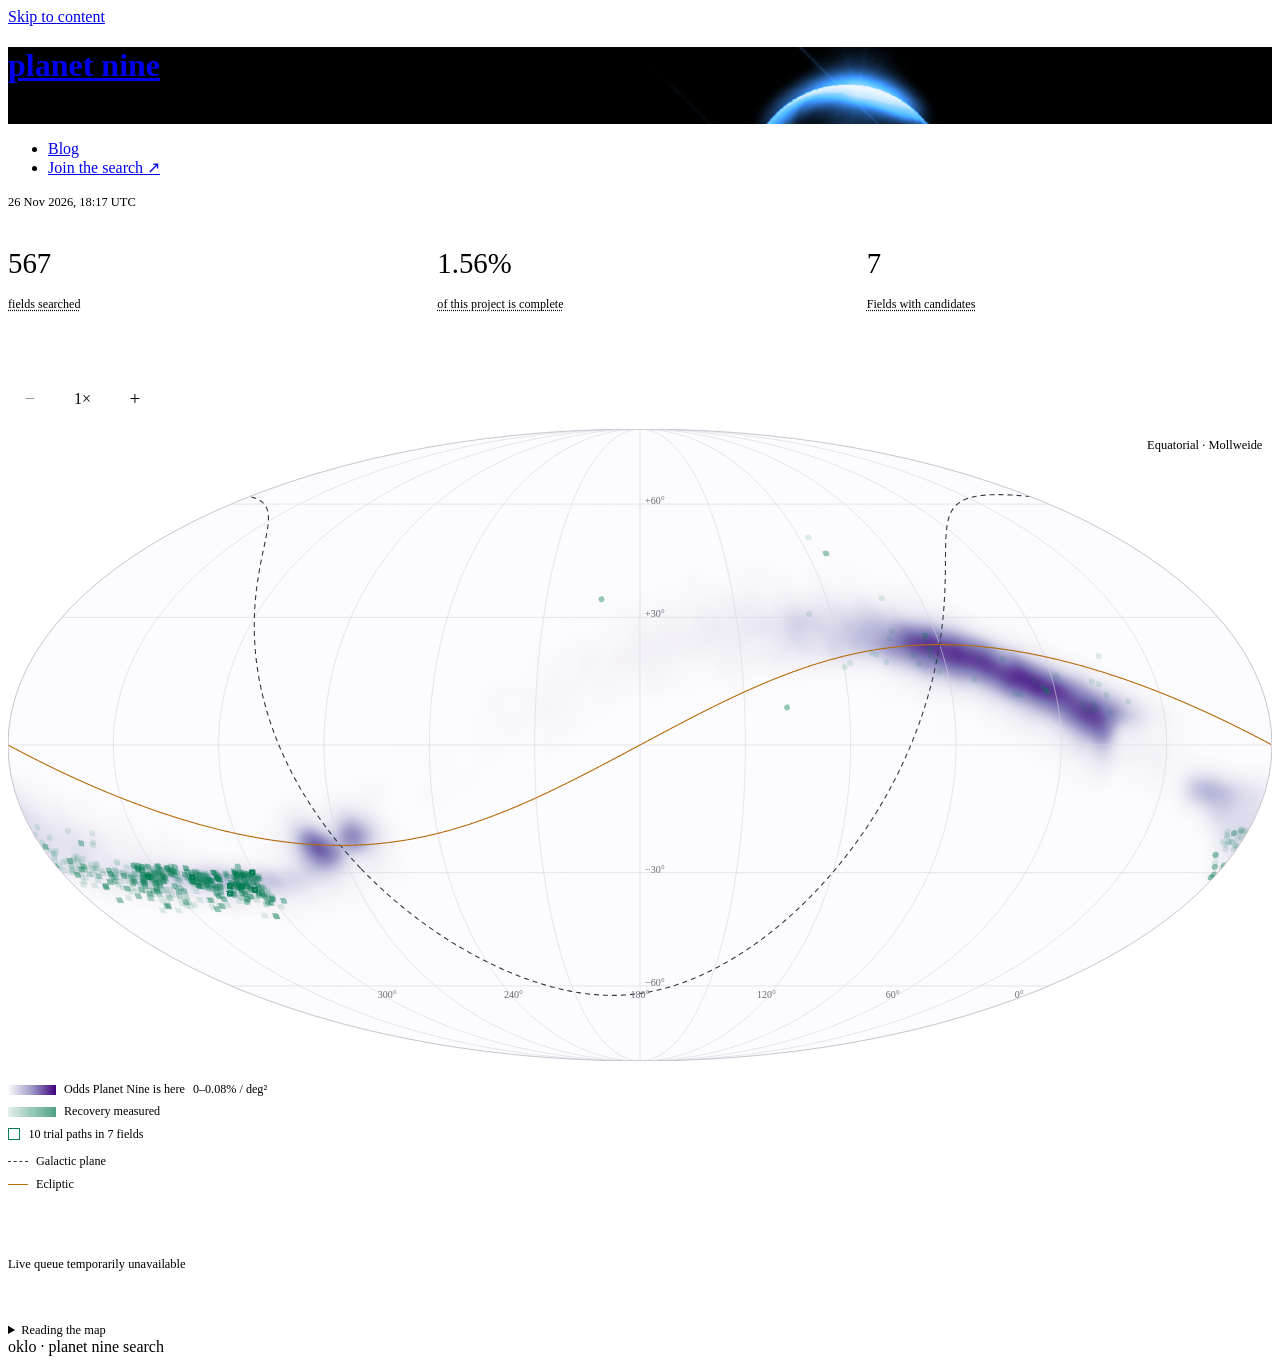
==== coordinator/coordination/index.html @ 00809c0b "Count fields in the headline and label alternative trial paths" ====
<!doctype html>
<html lang="en">
<head>
  <meta charset="utf-8">
  <meta name="viewport" content="width=device-width, initial-scale=1">
  <meta name="robots" content="noindex, nofollow">
  <meta name="description" content="planet nine search coordination and TESS field coverage.">
  <title>planet nine · search coordination — oklo</title>
  <link rel="stylesheet" href="/wp-content/themes/oklo/style.css">
  <link rel="stylesheet" href="map.css?v=28">
  <script src="map.js?v=47" type="module"></script>
</head>
<body>
  <a class="skip-link screen-reader-text" href="#primary-content">Skip to content</a>
  <header class="site-header">
    <div class="band">
      <h1 class="site-title"><a href="/planet-nine/coordination/">planet nine</a></h1>
      <p class="site-description">TESS / search coordination</p>
    </div>
  </header>
  <nav class="site-nav" aria-label="Primary">
    <div class="band"><div class="site-nav__scroller">
      <ul><li><a href="/">Blog</a></li><li><a href="join.html">Join the search <span aria-hidden="true">↗</span></a></li></ul>
    </div></div>
  </nav>
  <main id="primary-content" class="site-main" tabindex="-1">
    <p id="snapshot-time" class="small">Loading the latest published search map…</p>
    <div id="load-error" role="alert" hidden>The search map could not load. Please reload the page.</div>
    <noscript><p>The interactive map needs JavaScript. The <a href="snapshot.json">search snapshot</a> remains available to download.</p></noscript>
    <div class="metrics" aria-label="Search progress">
      <div><strong id="searched-count">—</strong><button class="metric-label" type="button" data-metric="searched" aria-haspopup="dialog" aria-controls="metric-info">fields searched</button></div>
      <div><strong id="population-share">—</strong><button class="metric-label" type="button" data-metric="population" aria-haspopup="dialog" aria-controls="metric-info">of this project is complete</button></div>
      <div><strong id="followup-count">—</strong><button class="metric-label" type="button" data-metric="flags" aria-haspopup="dialog" aria-controls="metric-info">Fields with candidates</button></div>
    </div>
    <dialog id="metric-info" aria-labelledby="metric-title" aria-describedby="metric-description">
      <div class="metric-heading">
        <h2 id="metric-title"></h2>
        <form id="candidate-top-close" method="dialog" hidden><button>Close</button></form>
      </div>
      <div id="metric-description"></div>
      <form method="dialog"><button autofocus>Close</button></form>
    </dialog>
    <section class="atlas" aria-label="Sky map">
      <div class="map-toolbar" aria-label="Map views">
        <div class="zoom-controls">
          <button id="zoom-out" type="button" aria-label="Zoom out">−</button>
          <output id="zoom-level" aria-label="Map zoom">1×</output>
          <button id="zoom-in" type="button" aria-label="Zoom in">+</button>
          <button id="reset-view" type="button" hidden>Reset</button>
        </div>
      </div>
      <div class="map-frame">
        <svg id="sky" xmlns="http://www.w3.org/2000/svg" viewBox="0 0 1000 500" tabindex="0" role="group" aria-label="Interactive sky map">
          <title>planet nine search fields</title>
          <desc>Shading shows where the Brown–Batygin model places Planet Nine if it exists. Colored outlines mark sector image footprints. Select a field on the map to explore.</desc>
          <defs><clipPath id="sky-clip"><ellipse cx="500" cy="250" rx="500" ry="250"/></clipPath></defs>
          <g clip-path="url(#sky-clip)">
            <ellipse cx="500" cy="250" rx="500" ry="250" fill="var(--map-surface)"/>
            <image id="prior-density" href="prior.png" x="0" y="0" width="1000" height="500"/>
            <g id="graticule"></g>
            <g id="reference-curves"></g>
            <g id="fields"></g>
            <g id="field-labels"></g>
            <g id="coordinates" aria-hidden="true"></g>
          </g>
          <ellipse cx="500" cy="250" rx="500" ry="250" fill="none" stroke="var(--map-outline)" vector-effect="non-scaling-stroke"/>
        </svg>
        <span id="projection-label" class="small">Equatorial · Mollweide</span>
        <span id="cursor-coordinates" aria-hidden="true"></span>
      </div>
      <div class="map-caption">
        <button id="clear-selection" type="button" hidden>Clear selection</button>
      </div>
      <div class="reference-legend density-legend">
        <span class="density-key"><i class="density-ramp"></i><span>Odds Planet Nine is here</span><span>0–0.08% / deg²</span></span>
      </div>
      <div id="state-legend" class="state-legend" aria-label="Field states"></div>
      <div class="reference-legend">
        <span><i class="line galactic"></i>Galactic plane</span>
        <span><i class="line ecliptic"></i>Ecliptic</span>
      </div>
    </section>
    <section class="queue-panel" aria-label="Search queue">
      <p id="queue-status" class="small" role="status">Checking the shared queue…</p>
      <div id="queue-lists" hidden>
        <section>
          <h3 id="verification-heading">Awaiting verification</h3>
          <ul id="verification-fields" class="queue-list" tabindex="0" aria-labelledby="verification-heading"></ul>
        </section>
        <section>
          <h3 id="leases-heading">Active leases</h3>
          <ul id="active-leases" class="queue-list" tabindex="0" aria-labelledby="leases-heading"></ul>
        </section>
        <section>
          <h3 id="ready-heading">Ready to claim</h3>
          <ul id="ready-fields" class="queue-list" tabindex="0" aria-labelledby="ready-heading"></ul>
        </section>
      </div>
    </section>
    <div class="lower-grid">
      <section id="field-panel" aria-labelledby="field-heading" hidden>
        <div class="section-heading">
          <h2 id="field-heading">Field details</h2>
        </div>
        <div id="field-details" aria-live="polite"></div>
      </section>
    </div>
    <details class="map-notes">
      <summary>Reading the map</summary>
      <p>Purple shows where Planet Nine would have appeared in 2018 along the 21,740 <a href="https://data.caltech.edu/records/8fjad-x7y61">Brown–Batygin orbits</a> still allowed by earlier searches. The scale gives the percentage of those orbits per square degree, smoothed over 2°.</p>
      <p>Green dots mark fields. Zoom in to see the patch of sky imaged in each TESS sector. Stronger green means the search more reliably picked up artificial planets added to the images. The faintest green marks fields with no demonstrated recovery.</p>
      <p>Field labels show how many test planets were found and the brightnesses tried (T for TESS magnitude, V for visual magnitude). “Recovery tests pending” means the field has no published test result yet. Select a field for the counts at each brightness.</p>
      <p>An open green square marks a field with a candidate still under review. Each candidate is a path along which a moving source may have registered. Several paths can pick up the same signal. Select the candidate count for images, or open “Fields with candidates” to browse the list.</p>
      <p><a href="snapshot.json" download>Download the map snapshot (JSON)</a></p>
    </details>
  </main>
  <footer class="site-footer"><div class="band"><span>oklo · planet nine search</span></div></footer>
</body>
</html>
---- coordinator/coordination/map.css ----
/* The site's WordPress theme owns typography, colors, header and navigation. */
:root {
  --accent: #21699b;
  --accent-hover: #15486d;
  --map-frame: #fff;
  --map-surface: #fcfbfd;
  --map-outline: #ccc7d1;
  --map-grid: #d9d4e0;
  --map-coordinate: #6d6676;
  --map-galactic: #303843;
  --map-ecliptic: #b66b0c;
  --assessed-floor: .12;
  --field-complete: #087e55;
  --field-calibration: #b5771b;
  --field-validation: #a86800;
  --field-preflight: #b44352;
  --field-deferred: #697587;
  --field-queued: #2478b4;
  --field-fill: .07;
  --field-fill-selected: .12;
}
.site-header { background-image: url('planet-blue.png'); }
.site-main { max-width: var(--wide); }
.small, button, select, .metrics, .map-caption, .state-legend, .reference-legend, .queue-status { font-family: var(--sans); }
h2 { margin: 0; font-size: 1.3rem; line-height: 1.3; }
.small, .muted { color: var(--text-soft); }
.small { font-size: .78rem; line-height: 1.6; }
#snapshot-time { margin: 0 0 1rem; }
.metrics { display: grid; grid-template-columns: repeat(3, minmax(0, 1fr)); gap: 1.5rem; border-top: 1px solid var(--rule); border-bottom: 1px solid var(--rule); padding: 1rem 0; margin-bottom: 2.2rem; }
.metrics strong { display: block; font-size: 1.8rem; font-weight: 500; line-height: 1.3; font-variant-numeric: tabular-nums; }
.map-toolbar, .section-heading, .map-caption { display: flex; align-items: center; justify-content: space-between; gap: .75rem; }
.map-toolbar { flex-wrap: wrap; margin-bottom: .5rem; }
.zoom-controls { display: flex; align-items: center; gap: .25rem; flex-wrap: wrap; }
button, select { min-height: 2.75rem; font-size: .78rem; color: var(--text); border: 1px solid var(--rule); border-radius: 3px; background: var(--bg); padding: .4rem .7rem; }
button { cursor: pointer; }
button:hover { border-color: var(--accent); }
button:disabled { opacity: .4; cursor: default; }
button[aria-pressed="true"] { color: var(--accent); background: var(--code-bg); border-color: var(--accent); }
.metric-label { display: block; padding: .25rem 0; border: 0; background: none; text-align: left; font-size: .76rem; line-height: 1.5; color: var(--text-soft); text-decoration: underline dotted; text-underline-offset: .2em; }
.metric-label:hover { color: var(--accent); }
.metric-label:focus-visible { outline: 2px solid var(--accent); outline-offset: 3px; }
#metric-info { box-sizing: border-box; width: min(28rem, calc(100% - 2rem)); max-height: calc(100% - 2rem); padding: 1.5rem; border: 1px solid var(--rule); border-radius: 4px; color: var(--text); background: var(--bg); }
#metric-info::backdrop { background: #0006; }
#metric-info h2 { font-family: var(--sans); font-size: 1rem; font-weight: 500; }
#metric-info p { margin: 1rem 0; line-height: 1.6; }
.metric-heading { display: flex; align-items: center; justify-content: space-between; gap: 1rem; }
#metric-info form { text-align: right; }
.zoom-controls button { min-width: 2.75rem; padding: .3rem; font-size: 1.2rem; }
#reset-view { font-size: .78rem; padding-inline: .7rem; }
#zoom-level { min-width: 3.3rem; text-align: center; font: .75rem var(--sans); }
.map-frame { position: relative; background: var(--map-frame); border: 1px solid var(--rule); border-radius: 3px; overflow: hidden; }
#projection-label { position: absolute; top: .4rem; right: .6rem; pointer-events: none; }
#sky { display: block; width: 100%; aspect-ratio: 2; cursor: zoom-in; touch-action: none; }
#sky.dragging { cursor: grabbing; }
#sky [data-code] { cursor: pointer; }
#cursor-coordinates { position: absolute; bottom: .4rem; left: .6rem; color: #55595f; background: #ffffffdc; font: .68rem var(--sans); pointer-events: none; }
#field-labels { fill: var(--text); }
#field-labels [data-code] { fill: inherit; }
#field-labels a { fill: var(--accent); text-decoration: underline; cursor: pointer; }
#coordinates { pointer-events: none; }
#field-labels text { font-family: var(--sans); font-weight: 600; stroke: none; }
#field-labels .field-depth text { font-weight: 400; }
#coordinates text { font-family: var(--sans); fill: var(--map-coordinate); stroke: none; }
.map-caption { align-items: flex-start; font-size: .72rem; color: var(--text-soft); margin: .5rem 0 .8rem; }
.map-caption p { margin: .25rem 0; }
.map-caption button { flex: 0 0 auto; }
.state-legend, .reference-legend { display: grid; justify-items: start; gap: .45rem; }
.state-legend, .reference-legend { font-size: .76rem; }
.state-legend span { display: flex; align-items: center; gap: .5rem; }
.state-legend i { width: .65rem; height: .65rem; border: 1.5px solid var(--state-color); background: var(--state-color); flex: 0 0 auto; }
.state-legend .open { background: transparent; }
.state-legend .recovery-scale, .density-ramp { display: inline-block; flex: none; width: 3rem; height: .65rem; border: 0; }
.state-legend .recovery-scale { background: linear-gradient(to right, color-mix(in srgb, var(--state-color) 12%, transparent), color-mix(in srgb, var(--state-color) 71.5%, transparent)); }
.state-legend .circle { background: var(--map-surface); border-radius: 50%; }
.reference-legend { margin-top: .8rem; }
.density-legend { margin: 0 0 .45rem; }
.reference-legend > span { display: inline-flex; align-items: center; gap: .5rem; }
.line { width: 1.25rem; border-top: 1.5px solid; display: inline-block; }
.galactic { color: var(--map-galactic); border-top-style: dashed; }
.ecliptic { color: var(--map-ecliptic); }
.density-ramp { background: linear-gradient(90deg, #fcfbfd, #9e9ac8, #3f007d); }
.queue-panel { border-top: 1px solid var(--rule); margin-top: 2rem; padding-top: 1.2rem; font-family: var(--sans); }
#queue-lists > section + section { margin-top: 1rem; }
#queue-lists h3 { margin: 0 0 .35rem; font: 500 .88rem var(--sans); }
.queue-list { list-style: none; margin: 0; padding: .4rem .65rem; max-height: 7rem; overflow-y: auto; border: 1px solid var(--rule); border-radius: 3px; font: .76rem/1.7 var(--sans); overflow-wrap: anywhere; }
.queue-list li + li { margin-top: .15rem; }
.queue-list:focus-visible { outline: 2px solid var(--accent); outline-offset: 2px; }
.lower-grid { border-top: 1px solid var(--rule); padding-top: 1.7rem; margin-top: 2rem; }
.lower-grid:has(#field-panel[hidden]) { display: none; }
.lower-grid > * { min-width: 0; }
.lower-grid p { margin: .8rem 0; }
.section-heading { flex-wrap: wrap; }
.field-title { font-size: 1.1rem; margin: 1rem 0 .3rem; }
.field-state { font: .78rem var(--sans); }
.field-meta { font: .78rem/1.7 var(--sans); color: var(--text-soft); }
.sector-list { display: flex; flex-wrap: wrap; gap: .35rem; margin: .6rem 0; }
.sector-list button { min-height: 2.4rem; }
.injections { width: 100%; border-collapse: collapse; font: .78rem var(--sans); margin: .8rem 0; }
.injections th, .injections td { text-align: left; padding: .4rem .5rem .4rem 0; border-bottom: 1px solid var(--rule); }
.injections th { font-weight: 500; color: var(--text-soft); }
.queue-status { font-size: .88rem; font-weight: 500; }
.start-link { display: inline-block; font-family: var(--sans); font-size: .85rem; border-bottom: 1px solid var(--accent); padding: .4rem 0; }
.map-notes { border-top: 1px solid var(--rule); margin-top: 2rem; padding-top: 1rem; color: var(--text-soft); font-size: .84rem; }
.map-notes summary { cursor: pointer; font-family: var(--sans); font-size: .78rem; }
.map-notes p { max-width: 46rem; }
#load-error { border: 1px solid var(--accent); padding: 1rem; margin-bottom: 1rem; }
[hidden] { display: none !important; }
@media (prefers-color-scheme: dark) {
  :root {
    --accent: #76bceb;
    --accent-hover: #acd9fa;
    --map-frame: #10141a;
    --map-surface: #191b22;
    --map-outline: #626b7d;
    --map-grid: #3c4352;
    --map-coordinate: #aeb8ca;
    --map-galactic: #c5ccda;
    --map-ecliptic: #edb975;
    --field-complete: #60d7ad;
    --field-calibration: #e8bf75;
    --field-validation: #d5a55d;
    --field-preflight: #f38391;
    --field-deferred: #a0adc0;
    --field-queued: #76b9ee;
    --field-fill: .035;
    --field-fill-selected: .06;
  }
  /* Transform the density image and its legend identically; data and scale stay fixed. */
  #prior-density, .density-ramp { filter: invert(1) hue-rotate(180deg) brightness(.96) contrast(.85); }
  #cursor-coordinates { color: #cad3e0; background: #181d26e8; }
}
@media (max-width: 44rem) {
  .metrics { gap: .65rem; }
  .metrics strong { font-size: 1.55rem; }
  .metrics .metric-label { font-size: .72rem; }
  .state-legend, .reference-legend { font-size: .7rem; }
  #projection-label { font-size: .68rem; }
}

#worker-prompt { margin: .75rem 0; padding: .65rem 1rem; border-left: 2px solid var(--accent); background: var(--code-bg); overflow-wrap: anywhere; }

.evidence-page { max-width: calc(29rem + 2 * var(--gutter)); margin: 0; }
.evidence-page .site-header .band { min-height: 6.5rem; padding-block: 1rem; }
.evidence-page .site-title { font-size: 1.9rem; }
.evidence-page .site-main { padding-top: .75rem; }
.evidence-page .site-main > p { margin: 0 0 .6rem; }
.evidence-page section h3 { margin: .75rem 0 .4rem; }
.candidate-figure { margin: .4rem 0 .75rem; }
.candidate-figure img { display: block; width: 100%; max-width: 29rem; height: auto; }

#metric-info.has-candidates { width: min(55rem, calc(100% - 1rem)); }
#metric-description { margin: 1rem 0; overflow-x: auto; }
.candidate-list { width: max-content; margin: 0; border-collapse: collapse; font: .82rem var(--sans); font-variant-numeric: tabular-nums; }
.candidate-list th, .candidate-list td { padding: .4rem .35rem; white-space: nowrap; border-bottom: 1px solid var(--rule); text-align: right; }
.candidate-list th:first-child, .candidate-list td:first-child { text-align: left; white-space: nowrap; }
.candidate-votes { display: flex; gap: .5rem; margin: 0 0 2rem; }
.candidate-votes span { margin-left: .3rem; font-variant-numeric: tabular-nums; }

.site-header .site-description { text-transform: none; }
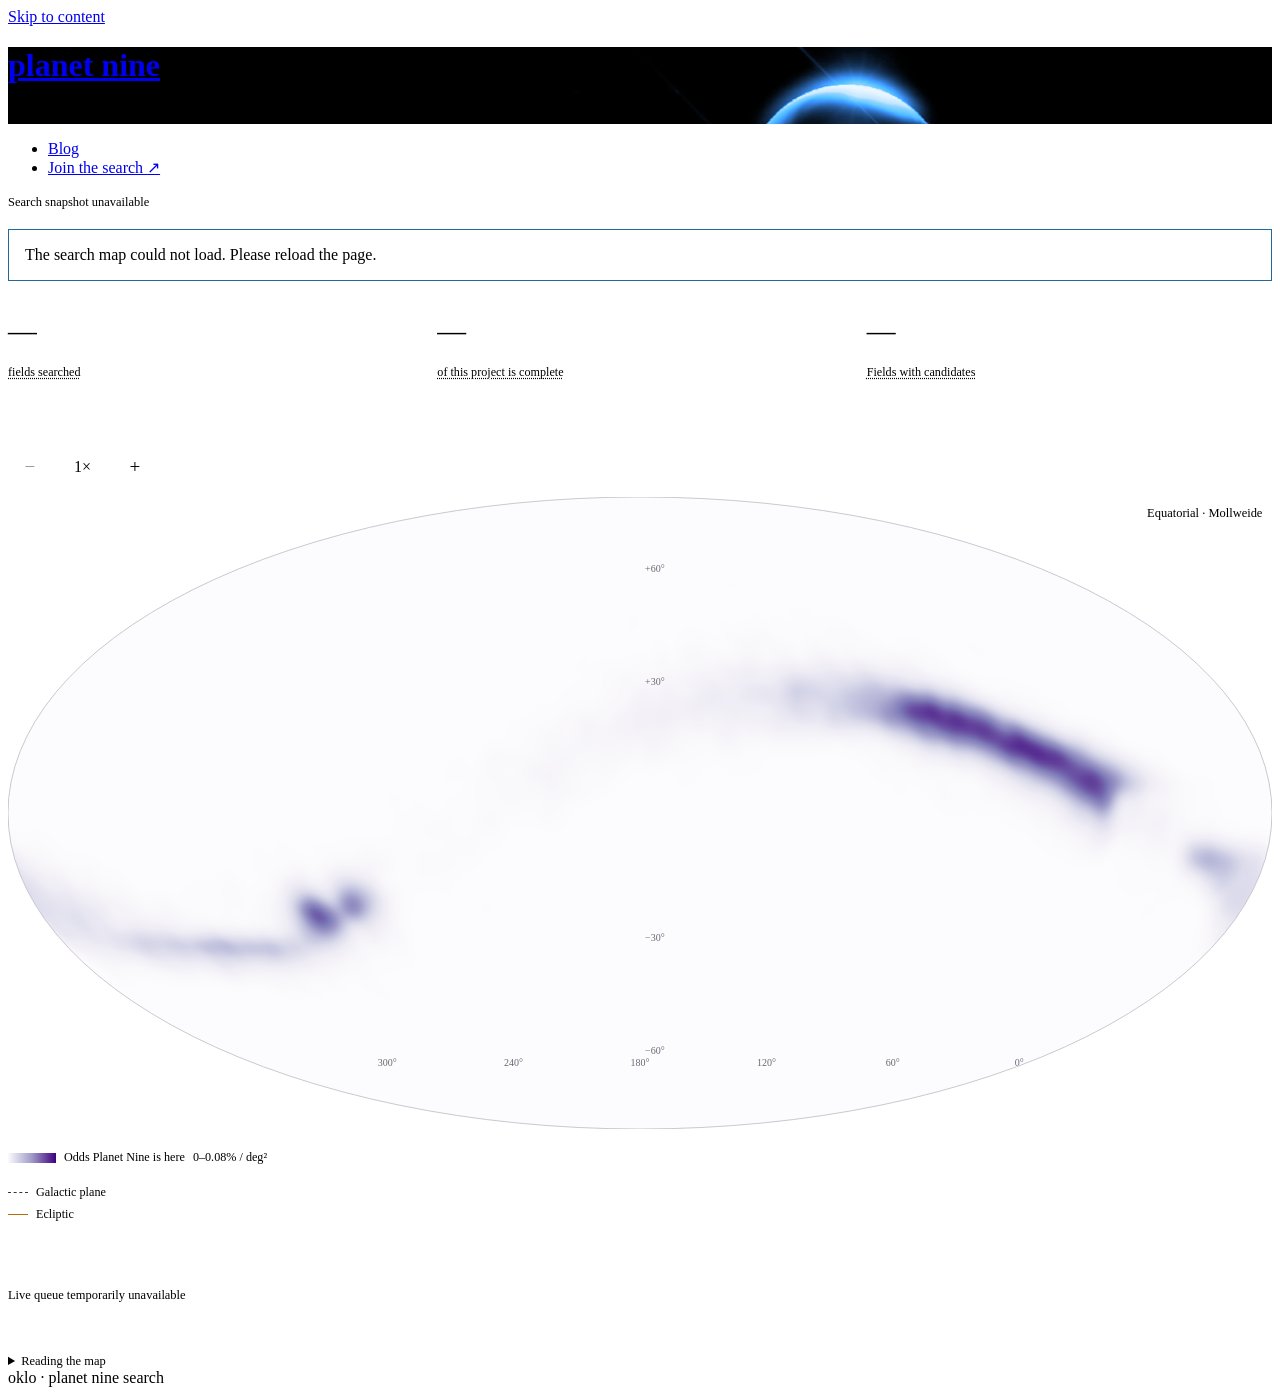
==== commit d81fdbdf: "Show only candidates that pass scientific image review" ====
--- a/coordinator/coordination/index.html
+++ b/coordinator/coordination/index.html
@@ -8,7 +8,7 @@
   <title>planet nine · search coordination — oklo</title>
   <link rel="stylesheet" href="/wp-content/themes/oklo/style.css">
   <link rel="stylesheet" href="map.css?v=28">
-  <script src="map.js?v=47" type="module"></script>
+  <script src="map.js?v=48" type="module"></script>
 </head>
 <body>
   <a class="skip-link screen-reader-text" href="#primary-content">Skip to content</a>
@@ -110,7 +110,7 @@
       <p>Purple shows where Planet Nine would have appeared in 2018 along the 21,740 <a href="https://data.caltech.edu/records/8fjad-x7y61">Brown–Batygin orbits</a> still allowed by earlier searches. The scale gives the percentage of those orbits per square degree, smoothed over 2°.</p>
       <p>Green dots mark fields. Zoom in to see the patch of sky imaged in each TESS sector. Stronger green means the search more reliably picked up artificial planets added to the images. The faintest green marks fields with no demonstrated recovery.</p>
       <p>Field labels show how many test planets were found and the brightnesses tried (T for TESS magnitude, V for visual magnitude). “Recovery tests pending” means the field has no published test result yet. Select a field for the counts at each brightness.</p>
-      <p>An open green square marks a field with a candidate still under review. Each candidate is a path along which a moving source may have registered. Several paths can pick up the same signal. Select the candidate count for images, or open “Fields with candidates” to browse the list.</p>
+      <p>An open green square marks a candidate that passed image review. Each candidate is a path along which a moving source may have registered. Several paths can pick up the same signal. Select the candidate count for images, or open “Fields with candidates” to browse the list.</p>
       <p><a href="snapshot.json" download>Download the map snapshot (JSON)</a></p>
     </details>
   </main>
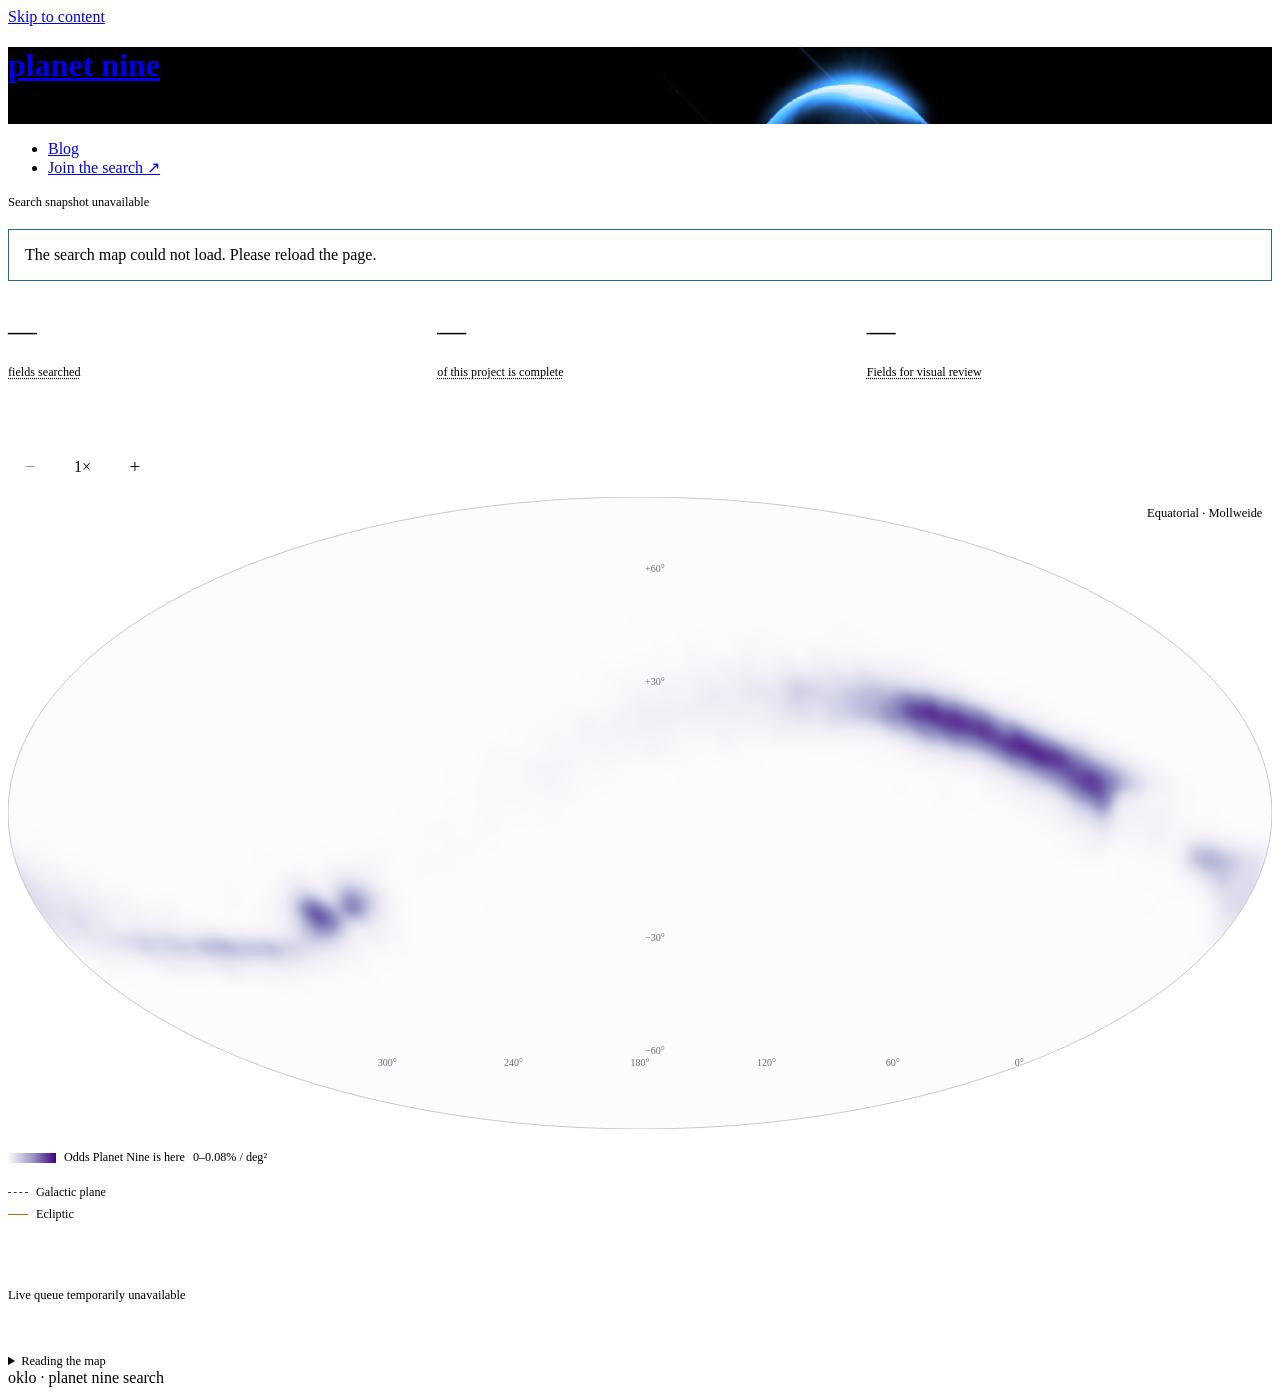
==== commit 78f04ff4: "Feature four illustrated trial paths for public visual review" ====
--- a/coordinator/coordination/index.html
+++ b/coordinator/coordination/index.html
@@ -7,8 +7,8 @@
   <meta name="description" content="planet nine search coordination and TESS field coverage.">
   <title>planet nine · search coordination — oklo</title>
   <link rel="stylesheet" href="/wp-content/themes/oklo/style.css">
-  <link rel="stylesheet" href="map.css?v=28">
-  <script src="map.js?v=48" type="module"></script>
+  <link rel="stylesheet" href="map.css?v=29">
+  <script src="map.js?v=49" type="module"></script>
 </head>
 <body>
   <a class="skip-link screen-reader-text" href="#primary-content">Skip to content</a>
@@ -30,7 +30,7 @@
     <div class="metrics" aria-label="Search progress">
       <div><strong id="searched-count">—</strong><button class="metric-label" type="button" data-metric="searched" aria-haspopup="dialog" aria-controls="metric-info">fields searched</button></div>
       <div><strong id="population-share">—</strong><button class="metric-label" type="button" data-metric="population" aria-haspopup="dialog" aria-controls="metric-info">of this project is complete</button></div>
-      <div><strong id="followup-count">—</strong><button class="metric-label" type="button" data-metric="flags" aria-haspopup="dialog" aria-controls="metric-info">Fields with candidates</button></div>
+      <div><strong id="followup-count">—</strong><button class="metric-label" type="button" data-metric="flags" aria-haspopup="dialog" aria-controls="metric-info">Fields for visual review</button></div>
     </div>
     <dialog id="metric-info" aria-labelledby="metric-title" aria-describedby="metric-description">
       <div class="metric-heading">
@@ -110,7 +110,7 @@
       <p>Purple shows where Planet Nine would have appeared in 2018 along the 21,740 <a href="https://data.caltech.edu/records/8fjad-x7y61">Brown–Batygin orbits</a> still allowed by earlier searches. The scale gives the percentage of those orbits per square degree, smoothed over 2°.</p>
       <p>Green dots mark fields. Zoom in to see the patch of sky imaged in each TESS sector. Stronger green means the search more reliably picked up artificial planets added to the images. The faintest green marks fields with no demonstrated recovery.</p>
       <p>Field labels show how many test planets were found and the brightnesses tried (T for TESS magnitude, V for visual magnitude). “Recovery tests pending” means the field has no published test result yet. Select a field for the counts at each brightness.</p>
-      <p>An open green square marks a candidate that passed image review. Each candidate is a path along which a moving source may have registered. Several paths can pick up the same signal. Select the candidate count for images, or open “Fields with candidates” to browse the list.</p>
+      <p>An open green square marks a field with a path on display for visual review. Several paths can pick up the same light. Open “Fields for visual review” to compare visits, read what makes each path interesting or doubtful, and vote.</p>
       <p><a href="snapshot.json" download>Download the map snapshot (JSON)</a></p>
     </details>
   </main>
--- a/coordinator/coordination/map.css
+++ b/coordinator/coordination/map.css
@@ -153,6 +153,7 @@
 .candidate-list { width: max-content; margin: 0; border-collapse: collapse; font: .82rem var(--sans); font-variant-numeric: tabular-nums; }
 .candidate-list th, .candidate-list td { padding: .4rem .35rem; white-space: nowrap; border-bottom: 1px solid var(--rule); text-align: right; }
 .candidate-list th:first-child, .candidate-list td:first-child { text-align: left; white-space: nowrap; }
+.candidate-list td small { display: block; max-width: 15rem; white-space: normal; }
 .candidate-votes { display: flex; gap: .5rem; margin: 0 0 2rem; }
 .candidate-votes span { margin-left: .3rem; font-variant-numeric: tabular-nums; }
 
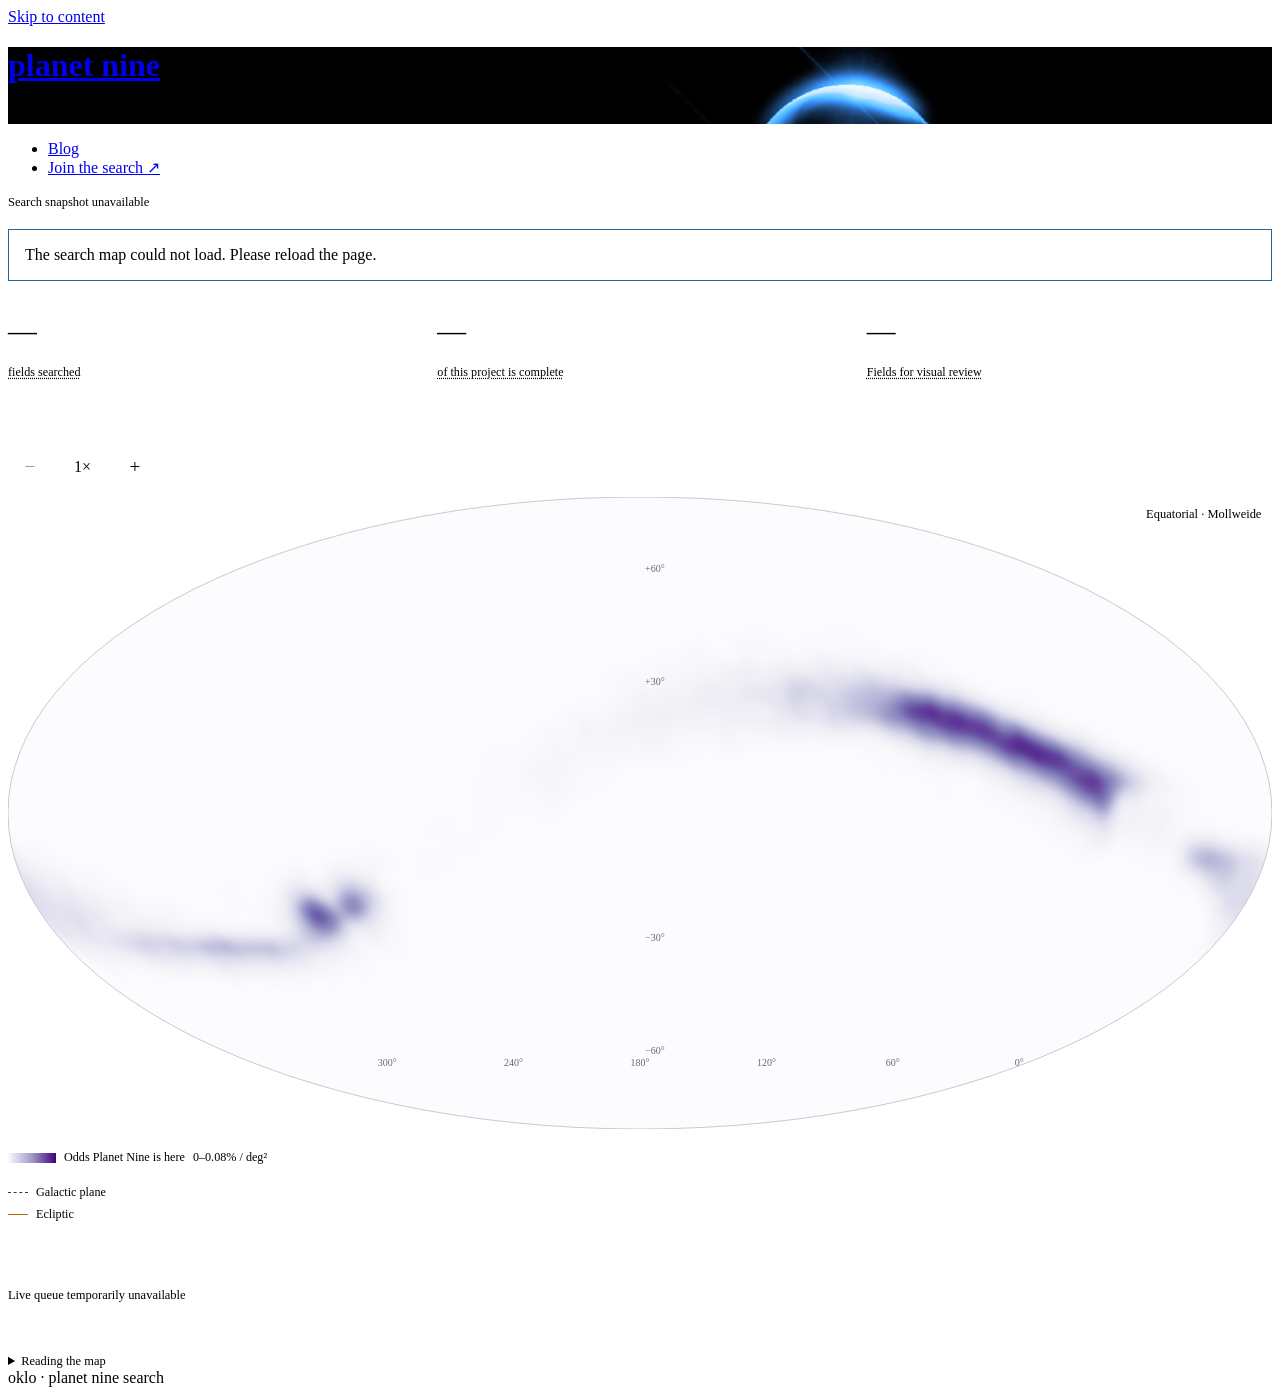
==== commit af1ec51c: "Place the projection label above the mobile sky map" ====
--- a/coordinator/coordination/index.html
+++ b/coordinator/coordination/index.html
@@ -7,7 +7,7 @@
   <meta name="description" content="planet nine search coordination and TESS field coverage.">
   <title>planet nine · search coordination — oklo</title>
   <link rel="stylesheet" href="/wp-content/themes/oklo/style.css">
-  <link rel="stylesheet" href="map.css?v=29">
+  <link rel="stylesheet" href="map.css?v=31">
   <script src="map.js?v=49" type="module"></script>
 </head>
 <body>
@@ -48,6 +48,7 @@
           <button id="zoom-in" type="button" aria-label="Zoom in">+</button>
           <button id="reset-view" type="button" hidden>Reset</button>
         </div>
+        <span id="projection-label" class="small">Equatorial · Mollweide</span>
       </div>
       <div class="map-frame">
         <svg id="sky" xmlns="http://www.w3.org/2000/svg" viewBox="0 0 1000 500" tabindex="0" role="group" aria-label="Interactive sky map">
@@ -65,7 +66,6 @@
           </g>
           <ellipse cx="500" cy="250" rx="500" ry="250" fill="none" stroke="var(--map-outline)" vector-effect="non-scaling-stroke"/>
         </svg>
-        <span id="projection-label" class="small">Equatorial · Mollweide</span>
         <span id="cursor-coordinates" aria-hidden="true"></span>
       </div>
       <div class="map-caption">
--- a/coordinator/coordination/map.css
+++ b/coordinator/coordination/map.css
@@ -29,7 +29,7 @@
 .metrics { display: grid; grid-template-columns: repeat(3, minmax(0, 1fr)); gap: 1.5rem; border-top: 1px solid var(--rule); border-bottom: 1px solid var(--rule); padding: 1rem 0; margin-bottom: 2.2rem; }
 .metrics strong { display: block; font-size: 1.8rem; font-weight: 500; line-height: 1.3; font-variant-numeric: tabular-nums; }
 .map-toolbar, .section-heading, .map-caption { display: flex; align-items: center; justify-content: space-between; gap: .75rem; }
-.map-toolbar { flex-wrap: wrap; margin-bottom: .5rem; }
+.map-toolbar { --frame-gap: .5rem; position: relative; flex-wrap: wrap; margin-bottom: var(--frame-gap); }
 .zoom-controls { display: flex; align-items: center; gap: .25rem; flex-wrap: wrap; }
 button, select { min-height: 2.75rem; font-size: .78rem; color: var(--text); border: 1px solid var(--rule); border-radius: 3px; background: var(--bg); padding: .4rem .7rem; }
 button { cursor: pointer; }
@@ -49,7 +49,7 @@
 #reset-view { font-size: .78rem; padding-inline: .7rem; }
 #zoom-level { min-width: 3.3rem; text-align: center; font: .75rem var(--sans); }
 .map-frame { position: relative; background: var(--map-frame); border: 1px solid var(--rule); border-radius: 3px; overflow: hidden; }
-#projection-label { position: absolute; top: .4rem; right: .6rem; pointer-events: none; }
+#projection-label { position: absolute; z-index: 1; top: calc(100% + var(--frame-gap) + .4rem + 1px); right: calc(.6rem + 1px); pointer-events: none; }
 #sky { display: block; width: 100%; aspect-ratio: 2; cursor: zoom-in; touch-action: none; }
 #sky.dragging { cursor: grabbing; }
 #sky [data-code] { cursor: pointer; }
@@ -134,7 +134,7 @@
   .metrics strong { font-size: 1.55rem; }
   .metrics .metric-label { font-size: .72rem; }
   .state-legend, .reference-legend { font-size: .7rem; }
-  #projection-label { font-size: .68rem; }
+  #projection-label { position: static; margin-left: auto; font-size: .68rem; }
 }
 
 #worker-prompt { margin: .75rem 0; padding: .65rem 1rem; border-left: 2px solid var(--accent); background: var(--code-bg); overflow-wrap: anywhere; }
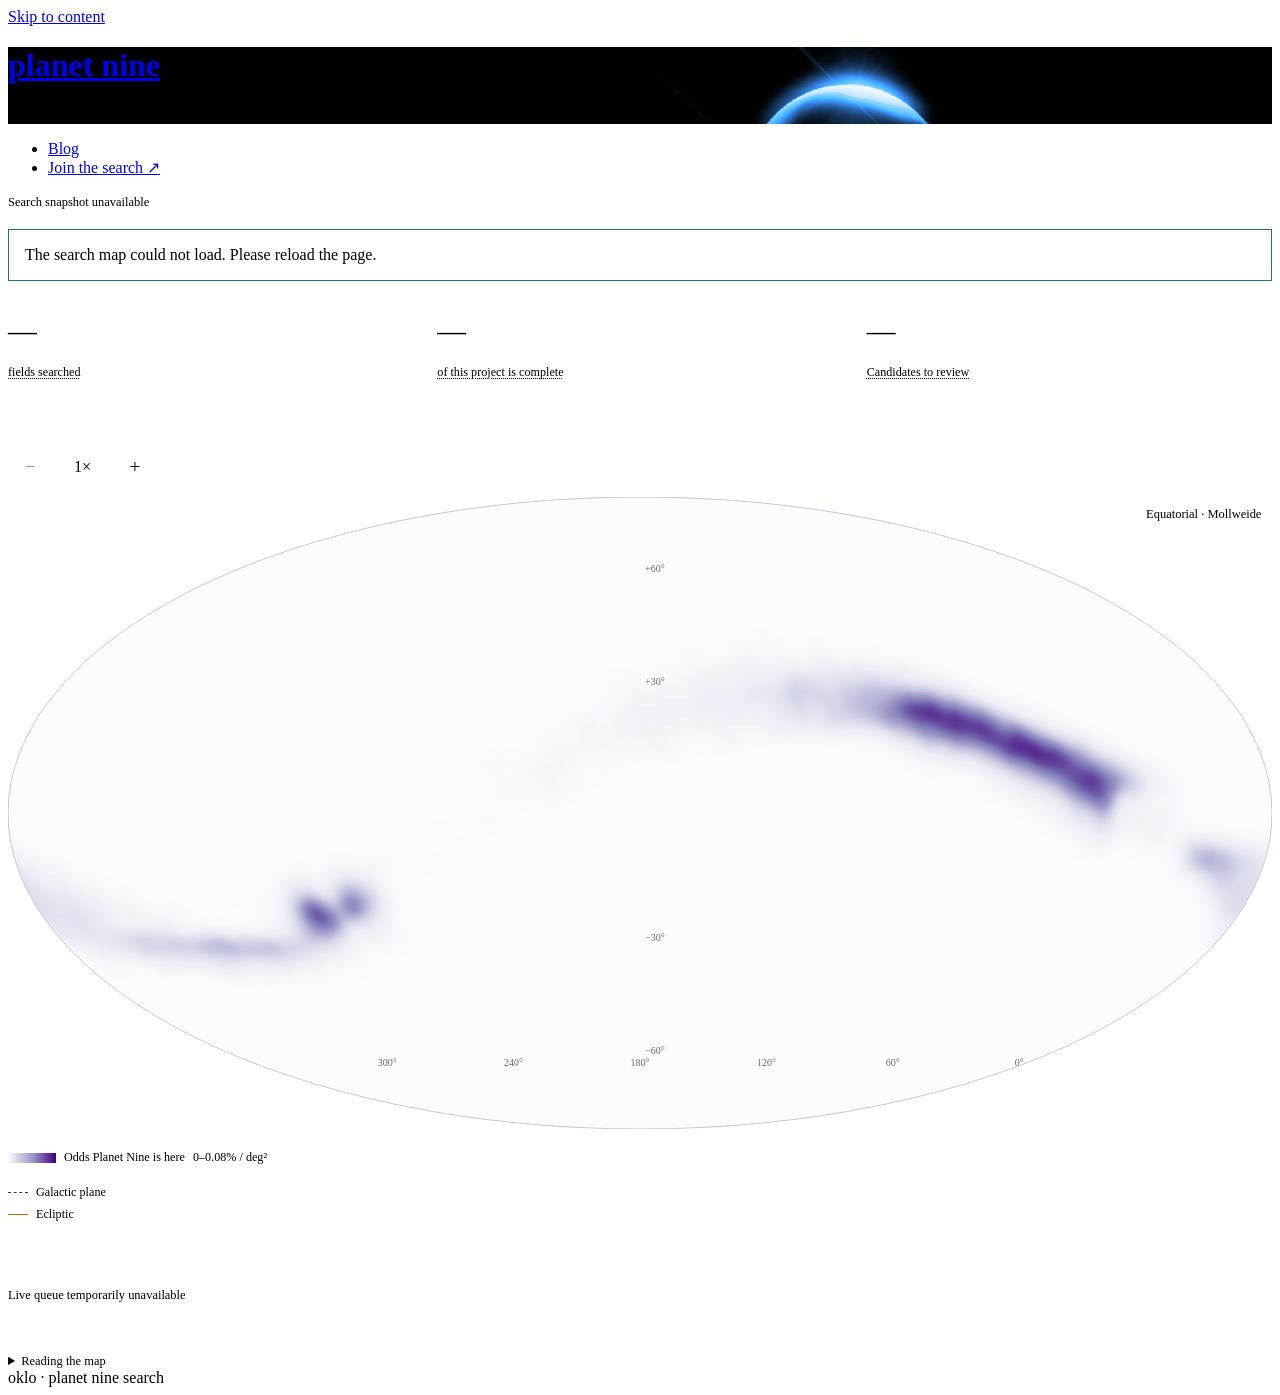
==== commit 76c96209: "Rename the visual-review button Candidates to review" ====
--- a/coordinator/coordination/index.html
+++ b/coordinator/coordination/index.html
@@ -7,8 +7,8 @@
   <meta name="description" content="planet nine search coordination and TESS field coverage.">
   <title>planet nine · search coordination — oklo</title>
   <link rel="stylesheet" href="/wp-content/themes/oklo/style.css">
-  <link rel="stylesheet" href="map.css?v=31">
-  <script src="map.js?v=49" type="module"></script>
+  <link rel="stylesheet" href="map.css?v=32">
+  <script src="map.js?v=51" type="module"></script>
 </head>
 <body>
   <a class="skip-link screen-reader-text" href="#primary-content">Skip to content</a>
@@ -30,7 +30,7 @@
     <div class="metrics" aria-label="Search progress">
       <div><strong id="searched-count">—</strong><button class="metric-label" type="button" data-metric="searched" aria-haspopup="dialog" aria-controls="metric-info">fields searched</button></div>
       <div><strong id="population-share">—</strong><button class="metric-label" type="button" data-metric="population" aria-haspopup="dialog" aria-controls="metric-info">of this project is complete</button></div>
-      <div><strong id="followup-count">—</strong><button class="metric-label" type="button" data-metric="flags" aria-haspopup="dialog" aria-controls="metric-info">Fields for visual review</button></div>
+      <div><strong id="followup-count">—</strong><button class="metric-label" type="button" data-metric="flags" aria-haspopup="dialog" aria-controls="metric-info">Candidates to review</button></div>
     </div>
     <dialog id="metric-info" aria-labelledby="metric-title" aria-describedby="metric-description">
       <div class="metric-heading">
@@ -110,7 +110,7 @@
       <p>Purple shows where Planet Nine would have appeared in 2018 along the 21,740 <a href="https://data.caltech.edu/records/8fjad-x7y61">Brown–Batygin orbits</a> still allowed by earlier searches. The scale gives the percentage of those orbits per square degree, smoothed over 2°.</p>
       <p>Green dots mark fields. Zoom in to see the patch of sky imaged in each TESS sector. Stronger green means the search more reliably picked up artificial planets added to the images. The faintest green marks fields with no demonstrated recovery.</p>
       <p>Field labels show how many test planets were found and the brightnesses tried (T for TESS magnitude, V for visual magnitude). “Recovery tests pending” means the field has no published test result yet. Select a field for the counts at each brightness.</p>
-      <p>An open green square marks a field with a path on display for visual review. Several paths can pick up the same light. Open “Fields for visual review” to compare visits, read what makes each path interesting or doubtful, and vote.</p>
+      <p>An open green square marks a field with a path on display for visual review. Several paths can pick up the same light. Open “Candidates to review” to compare visits, read what makes each path interesting or doubtful, and vote.</p>
       <p><a href="snapshot.json" download>Download the map snapshot (JSON)</a></p>
     </details>
   </main>
--- a/coordinator/coordination/map.css
+++ b/coordinator/coordination/map.css
@@ -139,22 +139,122 @@
 
 #worker-prompt { margin: .75rem 0; padding: .65rem 1rem; border-left: 2px solid var(--accent); background: var(--code-bg); overflow-wrap: anywhere; }
 
-.evidence-page { max-width: calc(29rem + 2 * var(--gutter)); margin: 0; }
-.evidence-page .site-header .band { min-height: 6.5rem; padding-block: 1rem; }
-.evidence-page .site-title { font-size: 1.9rem; }
-.evidence-page .site-main { padding-top: .75rem; }
+.evidence-page .site-main {
+  --detail-type: .8125rem;
+  --figure-measure: 36rem;
+  max-width: 80rem;
+  padding-top: .75rem;
+  font: .875rem/1.5 var(--sans);
+}
+.evidence-page .site-main > h2 { font: 600 1.125rem/1.3 var(--sans); }
+.path-evidence h4 { font: 600 .9375rem/1.35 var(--sans); }
+.path-evidence { margin: 1.5rem 0 3rem; }
+.path-columns { display: grid; grid-template-columns: minmax(0, .85fr) minmax(0, 1.15fr); gap: clamp(1.25rem, 3vw, 3rem); }
+.path-assets, .path-orbit-panel { min-width: 0; }
+.path-evidence > h3 { font: 600 .9375rem/1.35 var(--sans); }
+.path-assets > p { font: var(--detail-type)/1.45 var(--sans); margin: .55rem 0; max-width: var(--figure-measure); }
+.path-assets .candidate-votes button { font: var(--detail-type)/1.4 var(--sans); }
+.path-assets > p:first-child { margin-top: .3rem; }
 .evidence-page .site-main > p { margin: 0 0 .6rem; }
-.evidence-page section h3 { margin: .75rem 0 .4rem; }
+.path-evidence > h3 { margin: .75rem 0 .55rem; padding-bottom: .45rem; border-bottom: 1px solid var(--rule); }
 .candidate-figure { margin: .4rem 0 .75rem; }
-.candidate-figure img { display: block; width: 100%; max-width: 29rem; height: auto; }
-
-#metric-info.has-candidates { width: min(55rem, calc(100% - 1rem)); }
+.candidate-figure img { display: block; width: 100%; height: auto; }
+.candidate-figure .figure-dark { display: none; }
+@media (prefers-color-scheme: dark) {
+  .candidate-figure .figure-light { display: none; }
+  .candidate-figure .figure-dark { display: block; }
+}
+.path-estimates { display: grid; grid-template-columns: repeat(auto-fit, minmax(min(100%, 13rem), 1fr)); gap: .5rem 1rem; }
+.path-estimates h4, .path-sky h4 { margin: .5rem 0; }
+.path-estimates dl, .path-sky dl { display: grid; grid-template-columns: 1fr auto; gap: .32rem .5rem; margin: 0; font: var(--detail-type)/1.45 var(--sans); }
+.path-estimates dt, .path-sky dt { color: var(--text-soft); }
+.path-estimates dd, .path-sky dd { margin: 0; text-align: right; font-variant-numeric: tabular-nums; }
+.path-sky { margin-top: 1rem; }
+.orbit-view { margin-bottom: 1rem; }
+.orbit-layers { display: flex; align-items: center; flex-wrap: wrap; }
+.orbit-layers, .orbit-guide, .orbit-sources { font: var(--detail-type)/1.45 var(--sans); }
+.orbit-plate { color-scheme: dark; overflow: hidden; border: 1px solid #334753; border-radius: .55rem; background: #10212c; }
+.orbit-frame { position: relative; background: radial-gradient(ellipse at 38% 42%, #152b38, #0b1922 77%); }
+.trial-key { display: inline-flex; align-items: center; gap: .45rem; position: absolute; left: .8rem; top: 1rem; color: #ffce93; font: .74rem var(--sans); pointer-events: none; }
+.trial-key i { width: 1.4rem; height: 1px; background: #ffbd77; position: relative; }
+.trial-key i::after { content: ''; position: absolute; width: 5px; height: 5px; border-radius: 50%; background: #ffbd77; top: -2px; left: 9px; }
+.orbit-frame canvas { display: block; width: 100%; height: clamp(18rem, 33vw, 29rem); cursor: grab; touch-action: none; -webkit-user-select: none; user-select: none; }
+.orbit-frame canvas:active { cursor: grabbing; }
+.orbit-frame canvas.panning { cursor: move; }
+.orbit-frame canvas:focus-visible { outline: 2px solid #ffbd77; outline-offset: -3px; }
+.orbit-tools { display: flex; gap: .22rem; position: absolute; inset: .5rem .5rem auto auto; }
+.orbit-tools button { color: #e3eff7; border: 1px solid #49616f; border-radius: .25rem; background: #152832; min-width: 2rem; min-height: 2rem; font: var(--detail-type)/1.45 var(--sans); cursor: pointer; padding: .25rem .45rem; }
+.orbit-view[aria-busy=true] canvas { cursor: progress; }
+.orbit-tools button:disabled { opacity: .55; cursor: progress; }
+@media (max-width: 27rem) {
+  .orbit-frame:has([data-reset]:not([hidden])) .trial-key { top: 3rem; }
+}
+.orbit-tools button:hover { background: #294352; }
+.orbit-readout { position: absolute; bottom: 2rem; left: .55rem; max-width: calc(100% - 1.1rem); color: #edf7ff; background: #132630ed; padding: .2rem .4rem; font: .76rem/1.4 var(--sans); pointer-events: none; }
+.orbit-readout:empty { display: none; }
+.orbit-layers { justify-content: flex-start; gap: .25rem 1rem; border-top: 1px solid #2c424f; padding: .3rem .75rem; color: #e1e9ec; background: #11232f; }
+.orbit-layers label { display: inline-flex; align-items: center; gap: .35rem; padding: .3rem 0; cursor: pointer; }
+.orbit-layers input { appearance: none; margin: 0; width: .7rem; height: .7rem; border: 1px solid var(--dot); border-radius: 50%; background: transparent; cursor: pointer; }
+.orbit-layers input:checked { background: var(--dot); box-shadow: inset 0 0 0 1.5px #11232f; }
+.orbit-layers input:focus-visible { outline: 2px solid white; outline-offset: 3px; }
+.orbit-layers [data-layer="planets"] { --dot: #a8c7f1; }
+.orbit-layers [data-layer="largest"] { --dot: #7bd7c4; }
+.orbit-layers [data-layer="detached"] { --dot: #b8a0ec; }
+.orbit-guide { margin: .5rem 0 .2rem; color: var(--text-soft); }
+.orbit-sources summary { cursor: pointer; }
+.orbit-sources p { margin: .35rem 0; }
+@media (max-width: 56rem) {
+  .path-columns { grid-template-columns: minmax(0, 1fr); gap: 1rem; }
+  .evidence-page .site-main { max-width: 44rem; }
+  .path-assets, .path-orbit-panel { max-width: var(--figure-measure); }
+  .orbit-frame canvas { height: clamp(18rem, 75vw, 28rem); }
+  .path-assets .candidate-votes { margin-bottom: 0; }
+}
+.estimate-note { margin: .65rem 0 1rem; font: var(--detail-type)/1.45 var(--sans); }
+
+#metric-info.has-candidates { width: min(29rem, calc(100% - 1rem)); }
 #metric-description { margin: 1rem 0; overflow-x: auto; }
-.candidate-list { width: max-content; margin: 0; border-collapse: collapse; font: .82rem var(--sans); font-variant-numeric: tabular-nums; }
-.candidate-list th, .candidate-list td { padding: .4rem .35rem; white-space: nowrap; border-bottom: 1px solid var(--rule); text-align: right; }
-.candidate-list th:first-child, .candidate-list td:first-child { text-align: left; white-space: nowrap; }
-.candidate-list td small { display: block; max-width: 15rem; white-space: normal; }
-.candidate-votes { display: flex; gap: .5rem; margin: 0 0 2rem; }
+.candidate-list { list-style: none; padding: 0; margin: 0; }
+.candidate-list li { padding: .45rem 0; border-bottom: 1px solid var(--rule); }
+.candidate-list small { display: block; }
+.candidate-votes { display: flex; flex-wrap: wrap; gap: .5rem; margin: 0 0 2rem; }
 .candidate-votes span { margin-left: .3rem; font-variant-numeric: tabular-nums; }
 
 .site-header .site-description { text-transform: none; }
+
+.sky-finder { max-width: var(--figure-measure); margin: .2rem 0 1rem; border-bottom: 1px solid var(--rule); padding-bottom: .75rem; }
+.finder-form, .finder-controls { display: flex; align-items: end; flex-wrap: wrap; gap: .5rem .8rem; }
+.finder-form label { display: grid; min-width: 0; gap: .18rem; font: var(--detail-type)/1.45 var(--sans); }
+.finder-form input, .finder-form select, .finder-form button, .finder-controls button { box-sizing: border-box; max-width: 100%; min-height: 2.2rem; border: 1px solid var(--rule); border-radius: .3rem; padding: .25rem .5rem; background: var(--map-frame); color: inherit; font: var(--detail-type)/1.45 var(--sans); }
+.finder-form button, .finder-controls button { cursor: pointer; }
+.finder-form button { color: #f4f8fa; background: #193746; border-color: #193746; }
+.finder-coordinates, .finder-status, .finder-result figcaption, .finder-controls { font: var(--detail-type)/1.45 var(--sans); }
+.finder-coordinates, .finder-status { margin: .55rem 0; }
+.finder-coordinates { font-variant-numeric: tabular-nums; overflow-wrap: anywhere; }
+.finder-position { display: flex; flex-wrap: wrap; column-gap: .85rem; }
+.finder-track { position: absolute; inset: 0; width: 100%; height: 100%; pointer-events: none; }
+.finder-track path { fill: none; stroke: #ffbd77; stroke-width: .8px; stroke-linecap: butt; stroke-linejoin: round; }
+.finder-status:empty, .finder-coordinates:empty, .finder-result[hidden], .finder-cross[hidden], .finder-source[hidden], .finder-track[hidden] { display: none; }
+.finder-result { margin: .4rem 0 0; }
+.finder-frame { position: relative; background: #0c1820; overflow: hidden; border-radius: .4rem; aspect-ratio: 1; }
+.finder-result[aria-busy=true] .finder-frame > *,
+.finder-result[aria-busy=true] .finder-controls,
+.finder-result[aria-busy=true] figcaption { visibility: hidden; }
+.finder-frame img { display: block; width: 100%; height: 100%; }
+.finder-box, .finder-cross { position: absolute; left: 50%; top: 50%; transform: translate(-50%, -50%); pointer-events: none; box-sizing: border-box; }
+.finder-box { width: var(--box-side); aspect-ratio: 1; border: 1px dashed #a8e4ee; box-shadow: 0 0 0 1px #15252e88; }
+.finder-cross { width: 32px; height: 32px; color: #ffe45b; filter: drop-shadow(0 0 1px #231c00); background: linear-gradient(currentColor,currentColor) left center / 11px 2px no-repeat, linear-gradient(currentColor,currentColor) right center / 11px 2px no-repeat, linear-gradient(currentColor,currentColor) center top / 2px 11px no-repeat, linear-gradient(currentColor,currentColor) center bottom / 2px 11px no-repeat; }
+.finder-orientation { position: absolute; top: .45rem; left: .45rem; border-radius: .2rem; background: #09141dcc; color: white; padding: .15rem .35rem; font: .72rem var(--sans); }
+.finder-magnitude { position: absolute; top: .45rem; right: .45rem; padding: .16rem .4rem; border-radius: .2rem; background: rgb(55 55 55 / 78%); color: #fff; font: 500 var(--detail-type)/1.35 var(--sans); font-variant-numeric: tabular-nums; }
+
+.finder-controls { align-items: center; justify-content: space-between; margin: .4rem 0; }
+.finder-marker::before { content: '+'; display: inline-block; margin-right: .35rem; font-weight: 700; }
+.finder-marker[aria-pressed=true] { background: #122730; color: #ffe45b; border-color: #334753; }
+.finder-result figcaption { color: var(--text-soft); }
+
+.finder-source { position: absolute; width: 7px; height: 7px; left: 50%; top: 50%; transform: translate(-50%, -50%); background: radial-gradient(circle, #fff 0%, #f9f7e6 12%, #e6e5d6aa 32%, #eee8d224 64%, transparent 75%); pointer-events: none; }
+.finder-controls { justify-content: flex-start; gap: .35rem .5rem; }
+.finder-controls .finder-scale { margin-left: auto; }
+.finder-planet[aria-pressed=true] { color: #fff; background: #193746; border-color: #193746; }
+.finder-path::before { content: ""; display: inline-block; width: .85rem; height: 1px; margin-right: .35rem; vertical-align: middle; background: currentColor; }
+.finder-path[aria-pressed=true] { color: #ffbd77; background: #193746; border-color: #334753; }
